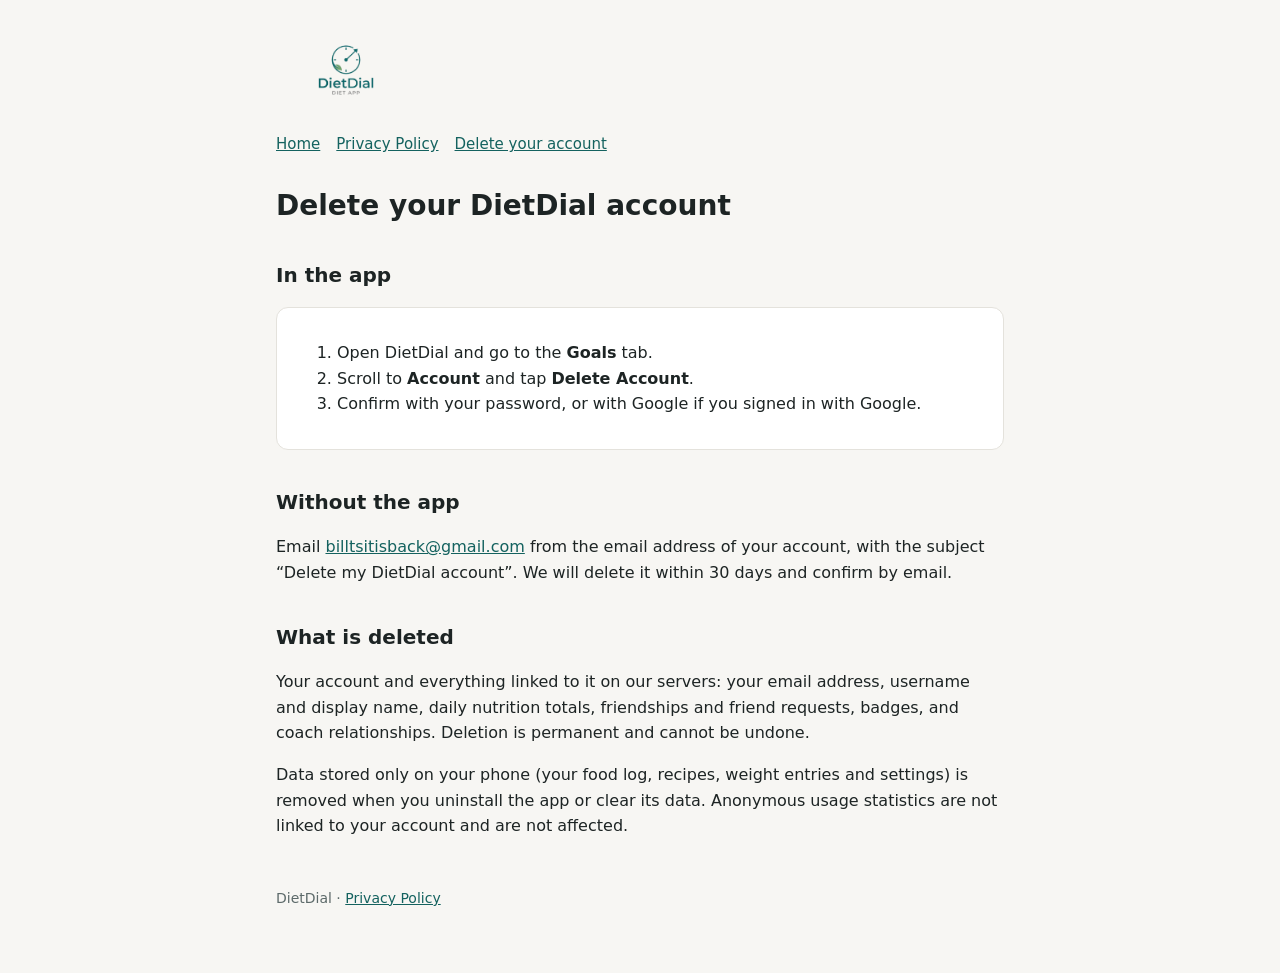
==== delete-account.html @ 141a94b0 "DietDial site: home, privacy policy, account deletion" ====
<!doctype html>
<html lang="en">
<head>
  <meta charset="utf-8">
  <meta name="viewport" content="width=device-width, initial-scale=1">
  <title>Delete your DietDial account</title>
  <meta name="description" content="How to delete your DietDial account and data.">
  <link rel="icon" href="logo.png">
  <link rel="stylesheet" href="style.css">
</head>
<body>
  <main>
    <header><img src="logo.png" alt="DietDial"></header>
    <nav>
      <a href="./">Home</a>
      <a href="privacy.html">Privacy Policy</a>
      <a href="delete-account.html">Delete your account</a>
    </nav>

    <h1>Delete your DietDial account</h1>

    <h2>In the app</h2>
    <div class="card">
      <ol>
        <li>Open DietDial and go to the <strong>Goals</strong> tab.</li>
        <li>Scroll to <strong>Account</strong> and tap <strong>Delete Account</strong>.</li>
        <li>Confirm with your password, or with Google if you signed in with Google.</li>
      </ol>
    </div>

    <h2>Without the app</h2>
    <p>Email <a href="mailto:billtsitisback@gmail.com?subject=Delete%20my%20DietDial%20account">billtsitisback@gmail.com</a>
      from the email address of your account, with the subject “Delete my DietDial account”. We will delete it
      within 30 days and confirm by email.</p>

    <h2>What is deleted</h2>
    <p>Your account and everything linked to it on our servers: your email address, username and display name,
      daily nutrition totals, friendships and friend requests, badges, and coach relationships. Deletion is
      permanent and cannot be undone.</p>
    <p>Data stored only on your phone (your food log, recipes, weight entries and settings) is removed when you
      uninstall the app or clear its data. Anonymous usage statistics are not linked to your account and are
      not affected.</p>

    <footer>DietDial · <a href="privacy.html">Privacy Policy</a></footer>
  </main>
</body>
</html>
---- style.css ----
:root {
  --bg: #f7f6f3;
  --card: #ffffff;
  --text: #1d2424;
  --muted: #5d6a6a;
  --accent: #ff6b35;
  --brand: #14625f;
  --border: #e4e2dc;
}
@media (prefers-color-scheme: dark) {
  :root {
    --bg: #121615;
    --card: #1b2120;
    --text: #e8ecea;
    --muted: #9aa7a5;
    --accent: #ff8a5c;
    --brand: #5cc2b8;
    --border: #2c3432;
  }
}
* { box-sizing: border-box; }
body {
  margin: 0;
  background: var(--bg);
  color: var(--text);
  font: 16px/1.6 system-ui, -apple-system, "Segoe UI", Roboto, sans-serif;
}
main { max-width: 760px; margin: 0 auto; padding: 32px 16px 64px; }
header { display: flex; align-items: center; gap: 12px; margin-bottom: 24px; }
header img { width: 140px; height: auto; }
nav { display: flex; gap: 16px; flex-wrap: wrap; margin: 8px 0 32px; font-size: 15px; }
a { color: var(--brand); }
h1 { font-size: 28px; line-height: 1.25; margin: 0 0 8px; }
h2 { font-size: 20px; margin: 36px 0 8px; }
h3 { font-size: 16px; margin: 20px 0 4px; }
p, li { color: var(--text); }
.muted { color: var(--muted); }
.card {
  background: var(--card);
  border: 1px solid var(--border);
  border-radius: 12px;
  padding: 16px 20px;
  margin: 16px 0;
}
table { width: 100%; border-collapse: collapse; font-size: 15px; }
th, td { text-align: left; padding: 8px 6px; border-bottom: 1px solid var(--border); vertical-align: top; }
th { color: var(--muted); font-weight: 600; }
.cta {
  display: inline-block;
  background: var(--accent);
  color: #fff;
  text-decoration: none;
  font-weight: 700;
  padding: 10px 18px;
  border-radius: 10px;
}
footer { margin-top: 48px; font-size: 14px; color: var(--muted); }
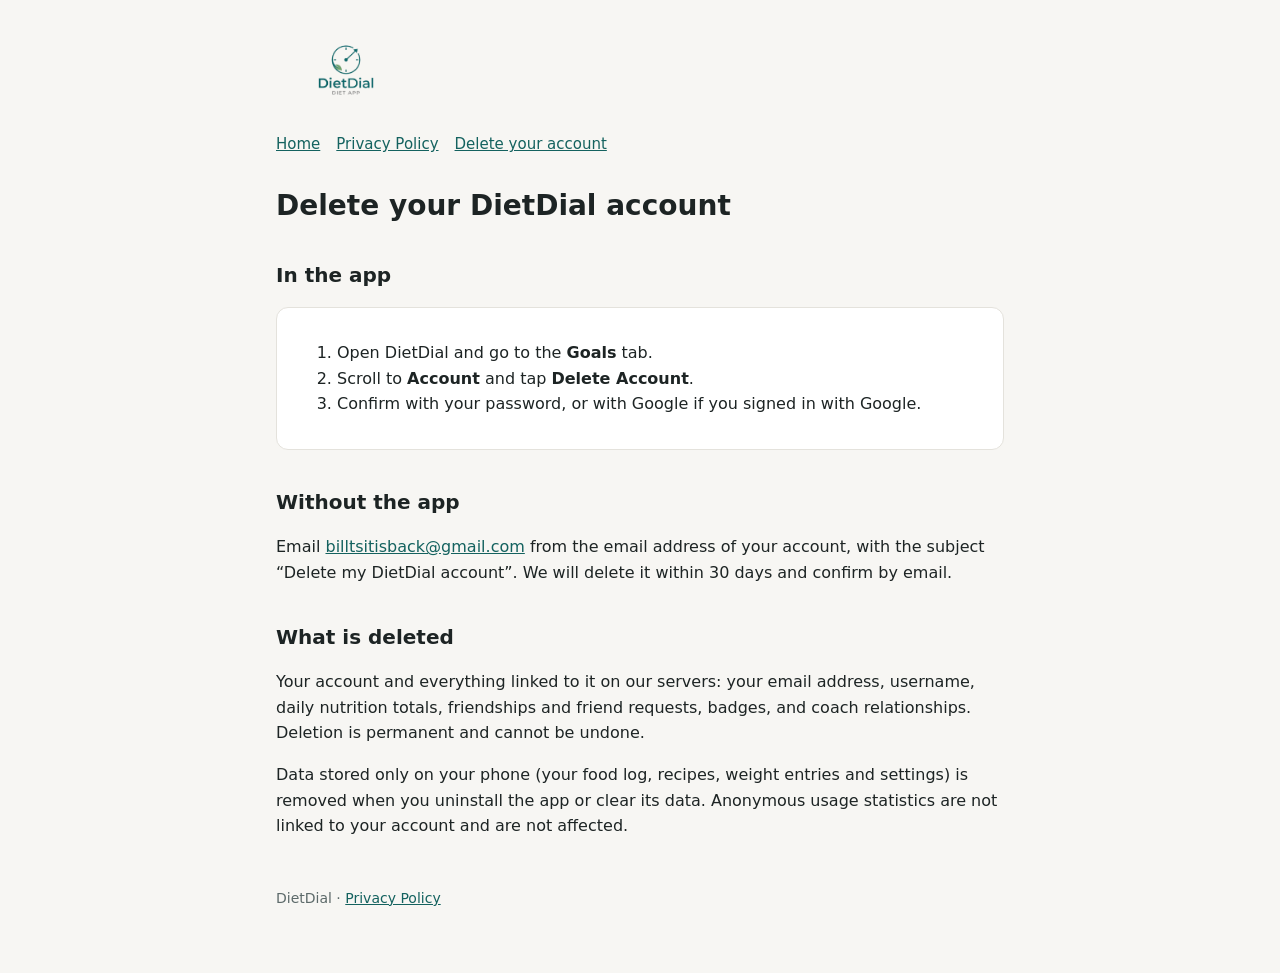
==== commit b42ceab8: "Privacy policy: profiles show only the username" ====
--- a/delete-account.html
+++ b/delete-account.html
@@ -34,7 +34,7 @@
       within 30 days and confirm by email.</p>
 
     <h2>What is deleted</h2>
-    <p>Your account and everything linked to it on our servers: your email address, username and display name,
+    <p>Your account and everything linked to it on our servers: your email address, username,
       daily nutrition totals, friendships and friend requests, badges, and coach relationships. Deletion is
       permanent and cannot be undone.</p>
     <p>Data stored only on your phone (your food log, recipes, weight entries and settings) is removed when you
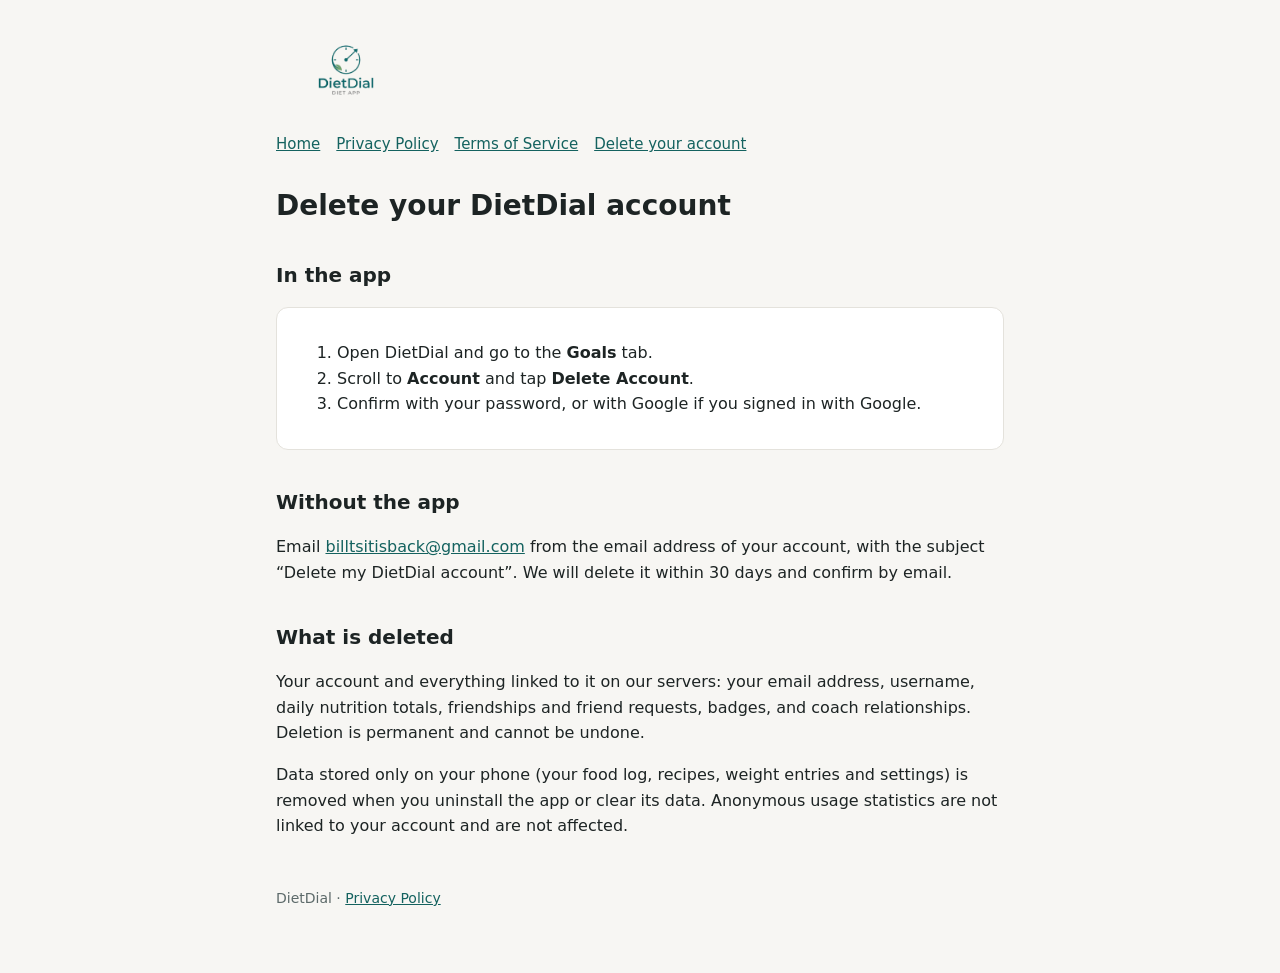
==== commit d045c2ce: "Terms of Service; privacy: rotating-ID diet statistics, retention, ages, Pro records Co-Authored-By:" ====
--- a/delete-account.html
+++ b/delete-account.html
@@ -14,6 +14,7 @@
     <nav>
       <a href="./">Home</a>
       <a href="privacy.html">Privacy Policy</a>
+      <a href="terms.html">Terms of Service</a>
       <a href="delete-account.html">Delete your account</a>
     </nav>
 
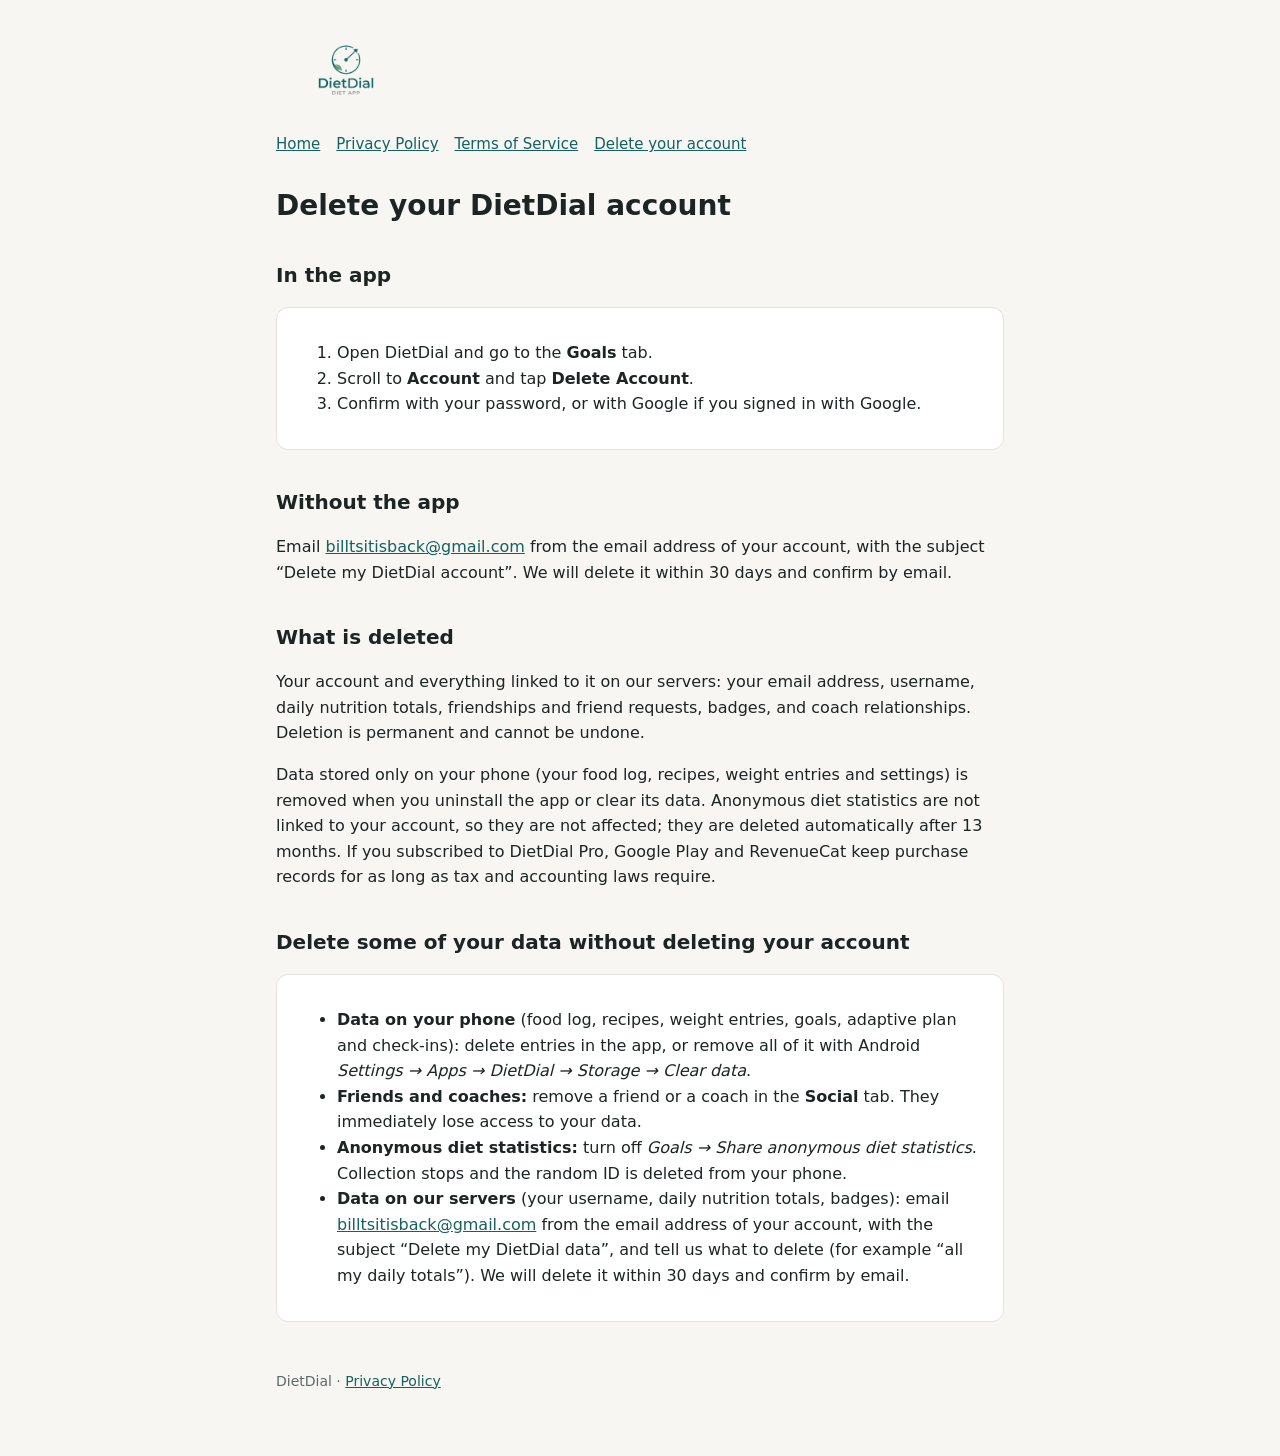
==== commit 382b2265: "delete-account: how to delete some data without deleting the account Co-Authored-By: Claude Opus 5.5" ====
--- a/delete-account.html
+++ b/delete-account.html
@@ -39,8 +39,26 @@
       daily nutrition totals, friendships and friend requests, badges, and coach relationships. Deletion is
       permanent and cannot be undone.</p>
     <p>Data stored only on your phone (your food log, recipes, weight entries and settings) is removed when you
-      uninstall the app or clear its data. Anonymous usage statistics are not linked to your account and are
-      not affected.</p>
+      uninstall the app or clear its data. Anonymous diet statistics are not linked to your account, so they
+      are not affected; they are deleted automatically after 13 months. If you subscribed to DietDial Pro,
+      Google Play and RevenueCat keep purchase records for as long as tax and accounting laws require.</p>
+
+    <h2 id="delete-data">Delete some of your data without deleting your account</h2>
+    <div class="card">
+      <ul>
+        <li><strong>Data on your phone</strong> (food log, recipes, weight entries, goals, adaptive plan and
+          check-ins): delete entries in the app, or remove all of it with Android
+          <em>Settings → Apps → DietDial → Storage → Clear data</em>.</li>
+        <li><strong>Friends and coaches:</strong> remove a friend or a coach in the <strong>Social</strong> tab.
+          They immediately lose access to your data.</li>
+        <li><strong>Anonymous diet statistics:</strong> turn off <em>Goals → Share anonymous diet statistics</em>.
+          Collection stops and the random ID is deleted from your phone.</li>
+        <li><strong>Data on our servers</strong> (your username, daily nutrition totals, badges): email
+          <a href="mailto:billtsitisback@gmail.com?subject=Delete%20my%20DietDial%20data">billtsitisback@gmail.com</a>
+          from the email address of your account, with the subject “Delete my DietDial data”, and tell us what to
+          delete (for example “all my daily totals”). We will delete it within 30 days and confirm by email.</li>
+      </ul>
+    </div>
 
     <footer>DietDial · <a href="privacy.html">Privacy Policy</a></footer>
   </main>
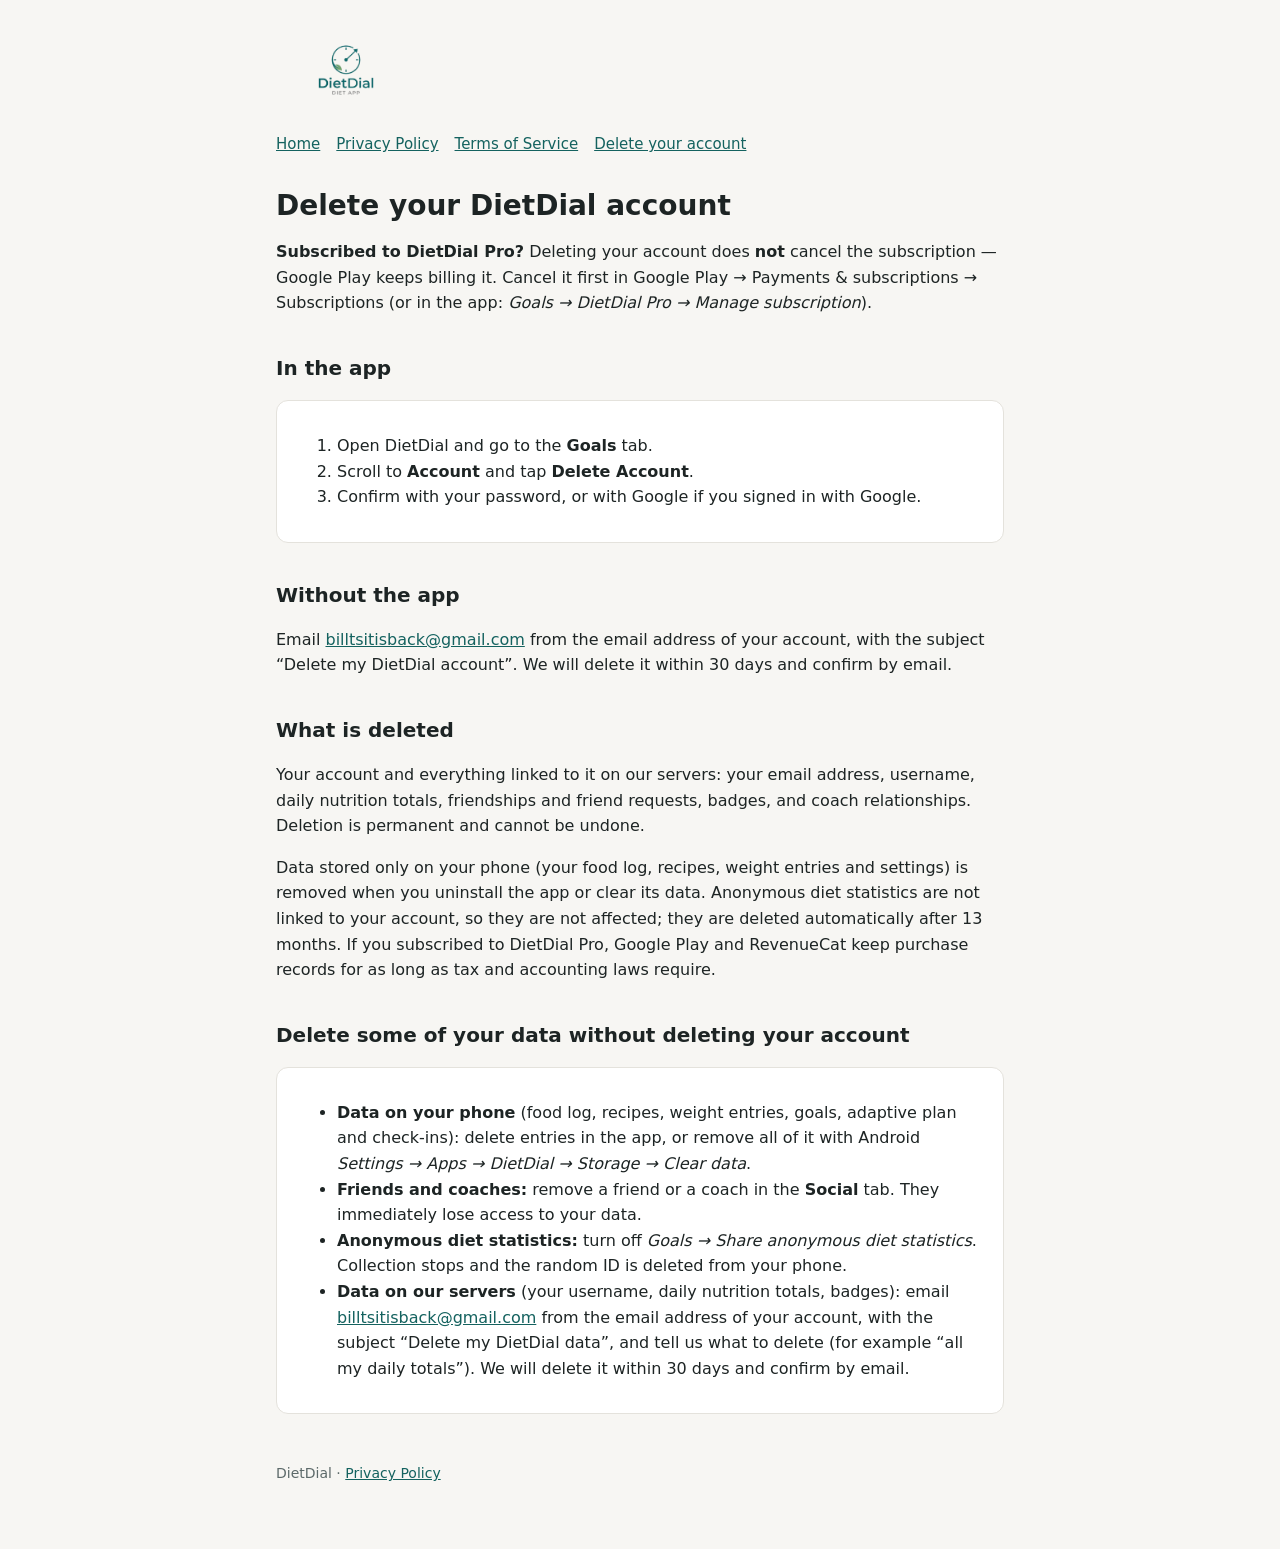
==== commit 2526877b: "delete-account: deleting the account doesn't cancel a Pro subscription Co-Authored-By: Claude Opus 5" ====
--- a/delete-account.html
+++ b/delete-account.html
@@ -19,6 +19,10 @@
     </nav>
 
     <h1>Delete your DietDial account</h1>
+
+    <p><strong>Subscribed to DietDial Pro?</strong> Deleting your account does <strong>not</strong> cancel the
+      subscription — Google Play keeps billing it. Cancel it first in Google Play → Payments &amp; subscriptions
+      → Subscriptions (or in the app: <em>Goals → DietDial Pro → Manage subscription</em>).</p>
 
     <h2>In the app</h2>
     <div class="card">
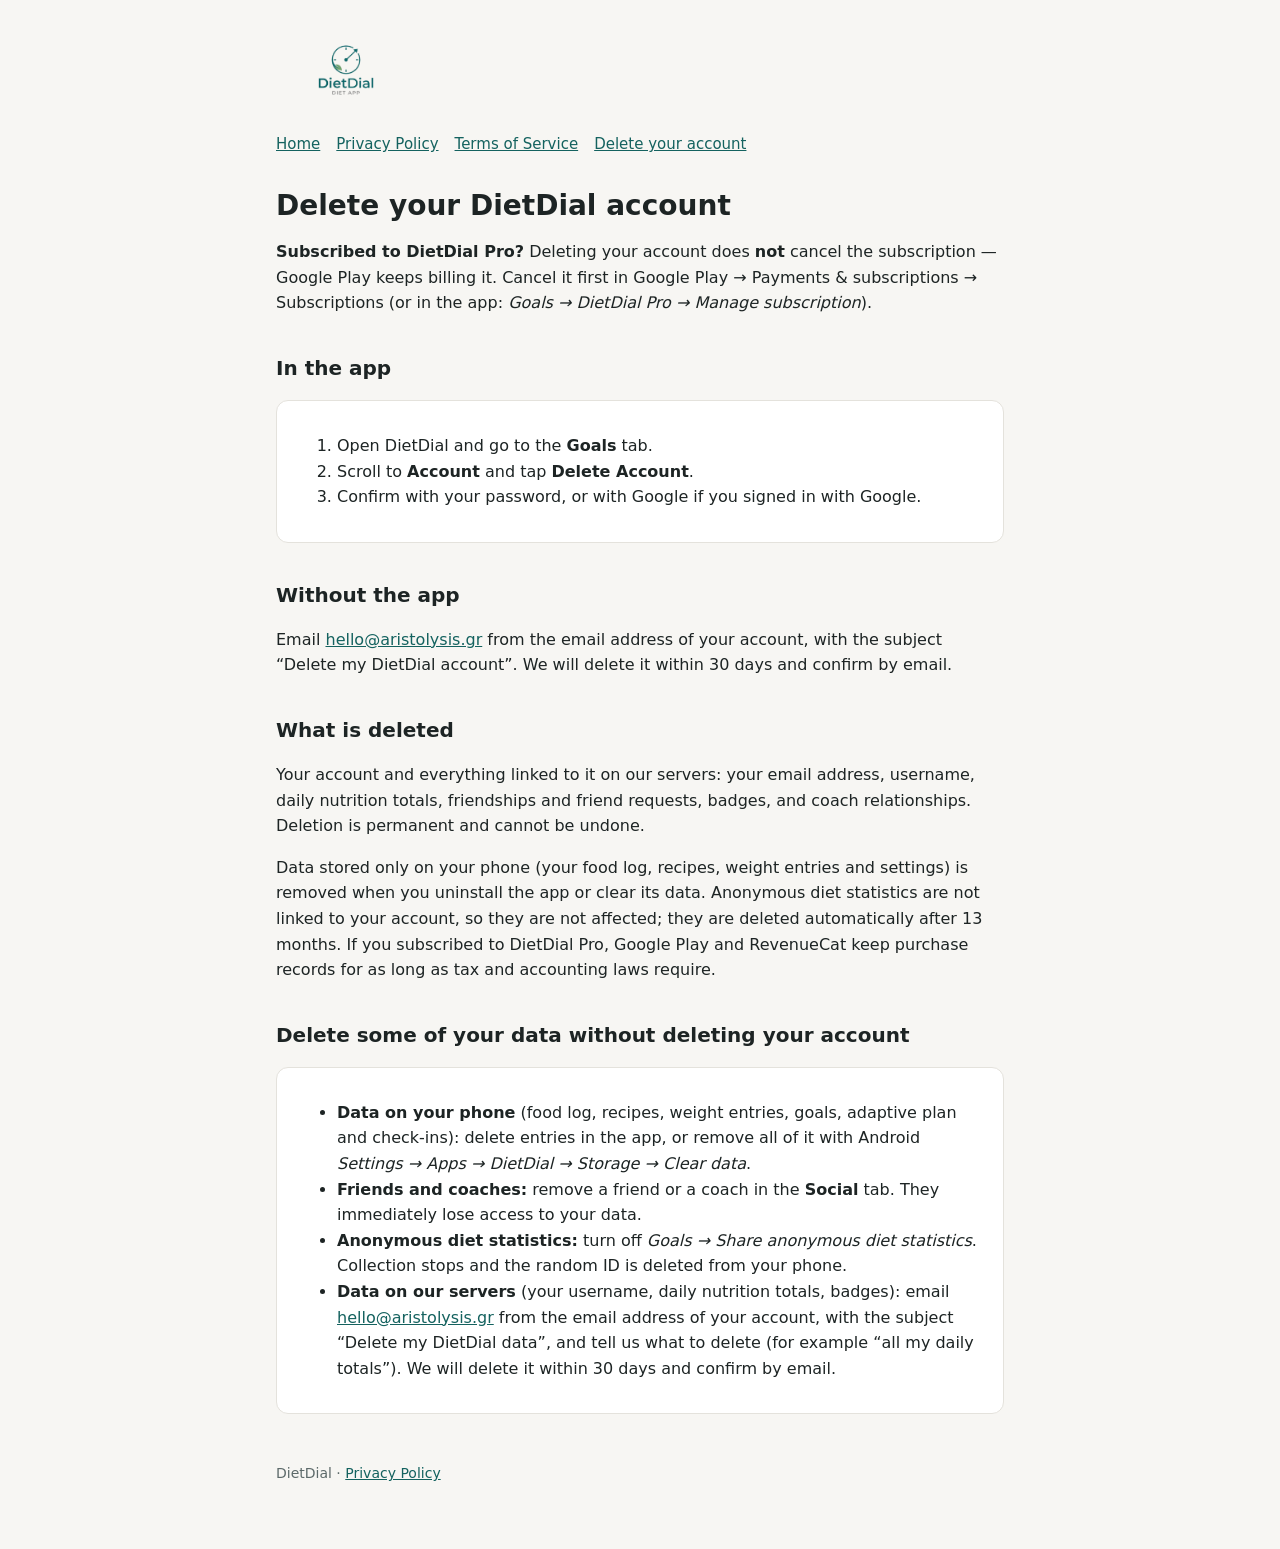
==== commit c926f4db: "Update contact email to hello@aristolysis.gr" ====
--- a/delete-account.html
+++ b/delete-account.html
@@ -34,7 +34,7 @@
     </div>
 
     <h2>Without the app</h2>
-    <p>Email <a href="mailto:billtsitisback@gmail.com?subject=Delete%20my%20DietDial%20account">billtsitisback@gmail.com</a>
+    <p>Email <a href="mailto:hello@aristolysis.gr?subject=Delete%20my%20DietDial%20account">hello@aristolysis.gr</a>
       from the email address of your account, with the subject “Delete my DietDial account”. We will delete it
       within 30 days and confirm by email.</p>
 
@@ -58,7 +58,7 @@
         <li><strong>Anonymous diet statistics:</strong> turn off <em>Goals → Share anonymous diet statistics</em>.
           Collection stops and the random ID is deleted from your phone.</li>
         <li><strong>Data on our servers</strong> (your username, daily nutrition totals, badges): email
-          <a href="mailto:billtsitisback@gmail.com?subject=Delete%20my%20DietDial%20data">billtsitisback@gmail.com</a>
+          <a href="mailto:hello@aristolysis.gr?subject=Delete%20my%20DietDial%20data">hello@aristolysis.gr</a>
           from the email address of your account, with the subject “Delete my DietDial data”, and tell us what to
           delete (for example “all my daily totals”). We will delete it within 30 days and confirm by email.</li>
       </ul>
